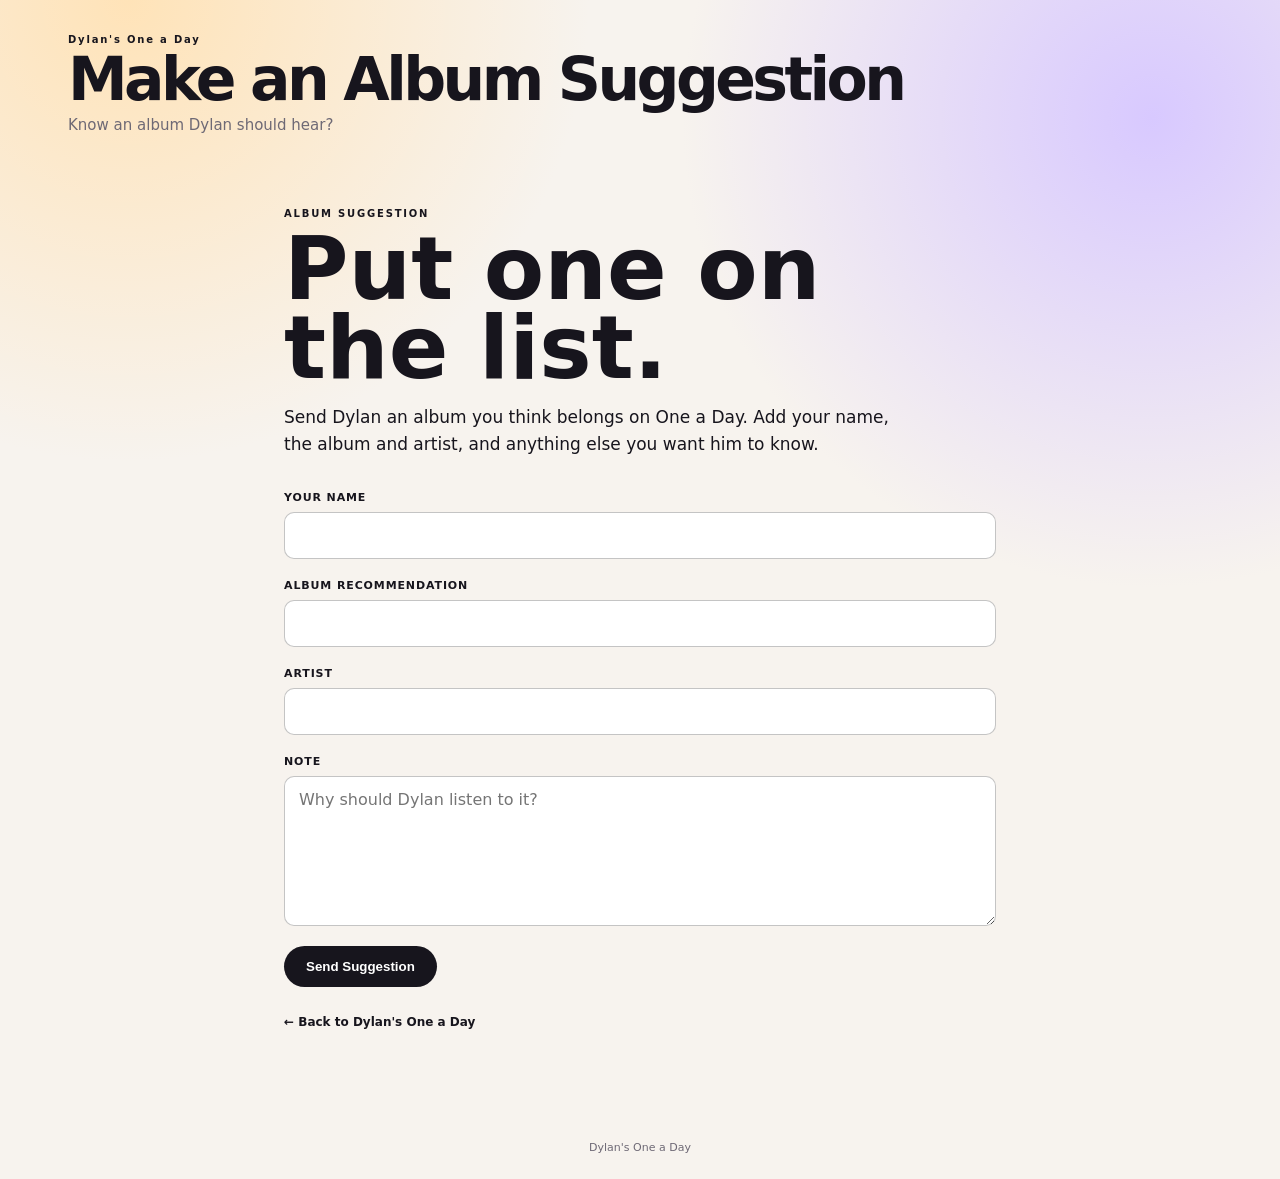
==== suggest.html @ 81aa0921 "Add album suggestion page" ====
<!doctype html>
<html lang="en">
<head>
<meta charset="utf-8">
<meta name="viewport" content="width=device-width,initial-scale=1">
<title>Make an Album Suggestion — Dylan's One a Day</title>
<link rel="stylesheet" href="style.css?v=5">
<style>
.suggestion-page{max-width:760px;margin:0 auto;padding:56px 24px 72px}
.suggestion-page h2{font-size:clamp(2.8rem,7vw,5.5rem);line-height:.9;margin:10px 0 16px}
.suggestion-intro{max-width:620px;font-size:17px;line-height:1.55;margin-bottom:34px}
.suggestion-form{display:grid;gap:20px}
.suggestion-field{display:grid;gap:8px}
.suggestion-field label{font-size:11px;font-weight:900;letter-spacing:.08em;text-transform:uppercase}
.suggestion-field input,.suggestion-field textarea{width:100%;box-sizing:border-box;border:1px solid rgba(20,20,20,.25);border-radius:10px;background:#fff;padding:13px 14px;font:inherit}
.suggestion-field textarea{min-height:150px;resize:vertical}
.suggestion-submit{justify-self:start;border:0;border-radius:999px;background:var(--ink);color:#fff;padding:13px 22px;font-weight:900;cursor:pointer}
.suggestion-back{display:inline-block;margin-top:28px;color:var(--ink);font-size:12px;font-weight:900;text-decoration:none}
.suggestion-back:hover{text-decoration:underline}
</style>
</head>
<body>
<header class="topbar">
  <div class="brand">
    <p class="eyebrow">Dylan's One a Day</p>
    <h1>Make an Album Suggestion</h1>
    <p class="subtitle">Know an album Dylan should hear?</p>
  </div>
</header>
<main>
  <section class="suggestion-page">
    <p class="eyebrow">ALBUM SUGGESTION</p>
    <h2>Put one on the list.</h2>
    <p class="suggestion-intro">Send Dylan an album you think belongs on One a Day. Add your name, the album and artist, and anything else you want him to know.</p>
    <form class="suggestion-form" action="#" method="post" onsubmit="return false;">
      <div class="suggestion-field"><label for="name">Your name</label><input id="name" name="name" type="text" autocomplete="name" required></div>
      <div class="suggestion-field"><label for="album">Album recommendation</label><input id="album" name="album" type="text" required></div>
      <div class="suggestion-field"><label for="artist">Artist</label><input id="artist" name="artist" type="text" required></div>
      <div class="suggestion-field"><label for="note">Note</label><textarea id="note" name="note" placeholder="Why should Dylan listen to it?"></textarea></div>
      <button class="suggestion-submit" type="submit">Send Suggestion</button>
    </form>
    <a class="suggestion-back" href="./">← Back to Dylan's One a Day</a>
  </section>
</main>
<footer>Dylan's One a Day</footer>
</body>
</html>
---- style.css ----
:root{--ink:#17151d;--muted:#6e6975;--paper:#f7f3ee;--card:#fffdf9;--line:#e3dcd2;--accent:#ff5a5f;--shadow:0 24px 70px #21172b18}
*{box-sizing:border-box}html,body{min-height:100%}body{margin:0;background:radial-gradient(circle at 10% 0%,#ffe3b8 0,transparent 28%),radial-gradient(circle at 90% 10%,#d8c9ff 0,transparent 30%),var(--paper);color:var(--ink);font-family:Inter,ui-sans-serif,system-ui,-apple-system,BlinkMacSystemFont,"Segoe UI",sans-serif}
.topbar{max-width:1200px;margin:auto;padding:34px 28px 18px;display:flex;justify-content:space-between;align-items:center;gap:20px}.eyebrow{font-size:10px;letter-spacing:.18em;font-weight:900;margin:0 0 7px}.brand h1{font-size:clamp(34px,5vw,60px);line-height:.9;margin:0;letter-spacing:-.06em}.subtitle{color:var(--muted);margin:10px 0 0;font-size:15px}.calendar-button{border:1px solid #d7cfc4;background:#fffdf9e8;backdrop-filter:blur(12px);border-radius:999px;padding:12px 17px;font:800 14px inherit;cursor:pointer;box-shadow:0 8px 25px #21172b10}.calendar-button:hover{transform:translateY(-1px);background:white}.calendar-button:first-letter{font-size:20px}
main{max-width:1200px;margin:0 auto;padding:0 28px 34px}.today-view{min-height:calc(100vh - 175px);display:flex;align-items:center;justify-content:center}.detail{width:min(100%,900px);display:grid;grid-template-columns:minmax(280px,390px) minmax(320px,1fr);gap:clamp(28px,5vw,58px);align-items:center}.cover-wrap{position:relative}.cover{width:100%;max-width:390px;aspect-ratio:1;object-fit:cover;border-radius:28px;display:block;background:#ddd;box-shadow:var(--shadow);transition:transform .35s ease}.cover:hover{transform:rotate(-1deg) scale(1.01)}.cover-fallback{width:100%;max-width:390px;aspect-ratio:1;border-radius:28px;display:grid;place-items:center;color:white;font-size:clamp(70px,12vw,150px);font-weight:950;letter-spacing:-.08em;background:linear-gradient(135deg,#ff6b6b,#6c63ff 55%,#00b8a9);box-shadow:var(--shadow)}
.info{padding:8px 0}.date{font-size:12px;text-transform:uppercase;letter-spacing:.16em;font-weight:900;color:var(--muted)}.today-label{display:inline-block;margin-left:8px;background:#17151d;color:white;border-radius:999px;padding:5px 9px;font-size:9px;letter-spacing:.12em}.info h2{font-size:clamp(42px,6vw,82px);line-height:.88;letter-spacing:-.065em;margin:14px 0 8px;max-width:650px}.artist{font-size:clamp(21px,2.5vw,30px);font-weight:650;margin-bottom:28px}.rating{display:inline-flex;align-items:center;gap:8px;background:white;border:1px solid var(--line);border-radius:999px;padding:8px 13px;font-weight:850;margin-bottom:28px}.rating b{font-size:18px}.meta{display:grid;grid-template-columns:1fr 1fr;gap:18px 30px;border-top:1px solid var(--line);padding-top:20px}.meta label{display:block;color:var(--muted);font-size:9px;text-transform:uppercase;letter-spacing:.13em;font-weight:900}.meta div{font-size:14px;margin-top:4px}.recommend{margin-top:22px;color:var(--muted);font-size:13px}.empty{width:min(100%,700px);text-align:center;padding:70px 30px;background:#fffdf9cc;border:1px solid var(--line);border-radius:28px;box-shadow:var(--shadow)}.empty .big{font-size:80px;line-height:1}.empty h2{font-size:42px;margin:10px 0}.empty p{color:var(--muted)}
footer{text-align:center;color:var(--muted);font-size:11px;padding:5px 24px 25px}
.modal[hidden]{display:none!important}.modal{display:block;position:fixed;inset:0;z-index:10}.modal.open{display:block}.modal-backdrop{position:absolute;inset:0;background:#17151dcc;backdrop-filter:blur(5px)}.calendar-panel{position:relative;width:min(92vw,650px);margin:7vh auto 0;background:var(--card);border-radius:26px;padding:25px;box-shadow:0 30px 100px #0005}.calendar-panel-head{display:flex;justify-content:space-between;align-items:flex-start}.calendar-panel h2{font-size:34px;margin:4px 0 0;letter-spacing:-.04em}.close-button{border:0;background:#eee9e1;width:40px;height:40px;border-radius:50%;font-size:27px;cursor:pointer}.calendar-nav{display:flex;justify-content:space-between;align-items:center;margin:20px 0 8px}.calendar-nav button{border:1px solid var(--line);background:white;border-radius:10px;padding:8px 13px;font:800 13px inherit;cursor:pointer}.calendar-nav button:first-child,.calendar-nav button:last-child{font-size:22px;padding:4px 13px}.weekdays,.calendar{display:grid;grid-template-columns:repeat(7,1fr);gap:6px}.weekdays span{text-align:center;color:var(--muted);font-size:10px;font-weight:900;padding:7px}.calendar{margin-top:4px}.day{min-height:70px;border:1px solid var(--line);border-radius:11px;background:#fff;cursor:pointer;padding:8px;text-align:left;font:inherit;transition:.15s}.day:hover{transform:translateY(-1px);box-shadow:0 6px 16px #00000012}.day.other{opacity:.35}.day.has-album{background:#17151d;color:white;border-color:#17151d}.day.selected{outline:3px solid #ff8b6b}.date-num{font-size:12px;font-weight:900}.album-mini{margin-top:8px}.album-mini strong{display:block;font-size:10px;line-height:1.05}.album-mini span{display:block;font-size:9px;opacity:.65;margin-top:3px}
@media(max-width:800px){.topbar{padding:25px 16px 12px}.calendar-button span{display:none}.calendar-button{padding:10px 14px}.brand h1{font-size:38px}main{padding:0 16px 25px}.today-view{min-height:calc(100vh - 130px);align-items:flex-start;padding-top:20px}.detail{grid-template-columns:1fr;gap:22px;max-width:600px}.cover,.cover-fallback{border-radius:20px}.info h2{font-size:46px}.artist{margin-bottom:18px}.meta{gap:14px}.calendar-panel{margin-top:3vh;padding:18px}.day{min-height:58px;padding:6px}.album-mini span{display:none}}
@media(max-width:480px){.info h2{font-size:39px}.cover,.cover-fallback{border-radius:17px}.calendar-panel h2{font-size:28px}.day{min-height:48px}.calendar{gap:4px}.weekdays{gap:4px}.date-num{font-size:10px}.album-mini strong{font-size:8px}}


.singles{margin-top:28px;padding-top:22px;border-top:1px solid rgba(20,20,20,.12)}
.section-kicker{font-size:.72rem;font-weight:900;letter-spacing:.16em;margin-bottom:10px}
.single-list{display:flex;flex-wrap:wrap;gap:8px}
.single{display:flex;align-items:center;gap:9px;padding:9px 12px;border:1px solid rgba(20,20,20,.12);border-radius:999px;background:rgba(255,255,255,.5);font-size:.9rem}
.single-number{font-size:.68rem;font-weight:900;opacity:.45}
@media (max-width:720px){.single{font-size:.84rem;padding:8px 10px}}


.detail{grid-template-columns:minmax(250px,320px) minmax(420px,1fr) minmax(220px,300px);align-items:start;column-gap:28px}
.singles{margin-top:0;padding:22px 0 0 18px;border-top:0;border-left:1px solid rgba(20,20,20,.12);height:fit-content}
.single-list{display:flex;flex-direction:column;gap:8px}
.single{justify-content:flex-start;border-radius:14px}
@media (max-width:1050px){.detail{grid-template-columns:minmax(240px,330px) minmax(300px,1fr)}.singles{grid-column:2;margin-top:18px;padding:18px 0 0;border-left:0;border-top:1px solid rgba(20,20,20,.12)}.single-list{flex-direction:row;flex-wrap:wrap}}
@media (max-width:720px){.detail{grid-template-columns:1fr}.singles{grid-column:auto}}


.info h2{font-size:clamp(3rem,5vw,5.8rem);line-height:.92;max-width:100%;letter-spacing:-.045em}
.info{min-width:0}
.singles{min-width:0}
.single{white-space:nowrap}
@media (max-width:1050px){.info h2{font-size:clamp(2.7rem,6vw,4.8rem)}}

.date-controls{display:flex;align-items:center;gap:8px}.day-arrow{width:44px;height:44px;border:1px solid #d7cfc4;background:#fffdf9e8;backdrop-filter:blur(12px);border-radius:50%;font:900 20px/1 inherit;cursor:pointer;box-shadow:0 8px 25px #21172b10}.day-arrow:hover{transform:translateY(-1px);background:white}
.today-view{width:100%;min-height:calc(100vh - 175px);display:flex;align-items:center}#detail.detail{width:100%;max-width:none;display:grid;grid-template-columns:minmax(240px,26%) minmax(0,1fr) minmax(300px,26%);gap:24px;align-items:start}#detail .cover-wrap{width:100%;max-width:320px}#detail .cover,#detail .cover-fallback{width:100%;max-width:320px}#detail .info{padding-top:4px;min-width:0}#detail .info h2{font-size:clamp(3rem,5.2vw,5.2rem);line-height:.9;max-width:none;margin:12px 0 8px}#detail .singles{min-width:0;padding-left:20px}#detail .single{white-space:normal}#detail .empty{grid-column:1/-1;width:100%;justify-self:center}
@media(max-width:1050px){#detail.detail{grid-template-columns:minmax(220px,32%) minmax(0,1fr);gap:24px}#detail .singles{grid-column:2}}
@media(max-width:720px){.date-controls{gap:5px}.day-arrow{width:40px;height:40px}.calendar-button{height:40px}#detail.detail{grid-template-columns:1fr;gap:22px}#detail .singles{grid-column:auto}#detail .cover-wrap{max-width:none}#detail .cover,#detail .cover-fallback{max-width:none}}


/* Album stats moved below singles */
#detail .single-meta{display:grid;grid-template-columns:1fr 1fr;gap:18px;margin-top:24px;padding-top:18px;border-top:1px solid rgba(20,20,20,.12)}
#detail .single-meta label{display:block;color:var(--muted);font-size:9px;text-transform:uppercase;letter-spacing:.13em;font-weight:900}
#detail .single-meta strong{display:block;font-size:15px;margin-top:5px}
@media(max-width:1050px){#detail .single-meta{max-width:360px}}
@media(max-width:720px){#detail .single-meta{max-width:none}}

/* Spotify listening area */
#detail .listen-block{margin-top:24px;padding-top:18px;border-top:1px solid rgba(20,20,20,.12)}
#detail .listen-block{min-width:0;max-width:100%;overflow:hidden}#detail .spotify-embed{display:block;width:100%;min-width:0;max-width:100%;box-sizing:border-box;height:152px;border:0;border-radius:12px;background:#181818}
#detail .spotify-link{display:inline-block;margin-top:8px;color:var(--ink);font-size:11px;font-weight:900;text-decoration:none}
#detail .spotify-link:hover{text-decoration:underline}
#detail .cover-link{display:block;color:inherit;text-decoration:none}
#detail .cover-link .cover{cursor:pointer}
@media(max-width:1050px){#detail .listen-block{max-width:520px}}

/* Keep album metadata in one compact row */
#detail .meta{grid-template-columns:1fr 1.2fr 1fr 1fr 1fr;gap:18px}
@media(max-width:1050px){#detail .meta{grid-template-columns:repeat(3,1fr)}}
@media(max-width:720px){#detail .meta{grid-template-columns:1fr 1fr}}

/* Album metadata: Genre + Best track on row one; Released + Tracks + Length on row two */
#detail .meta{display:grid;grid-template-columns:1fr 1fr;gap:18px 30px}
#detail .meta-row-two{grid-column:1/-1;display:grid;grid-template-columns:1fr 1fr 1fr;gap:18px 30px}
@media(max-width:720px){#detail .meta-row-two{grid-template-columns:1fr 1fr}}
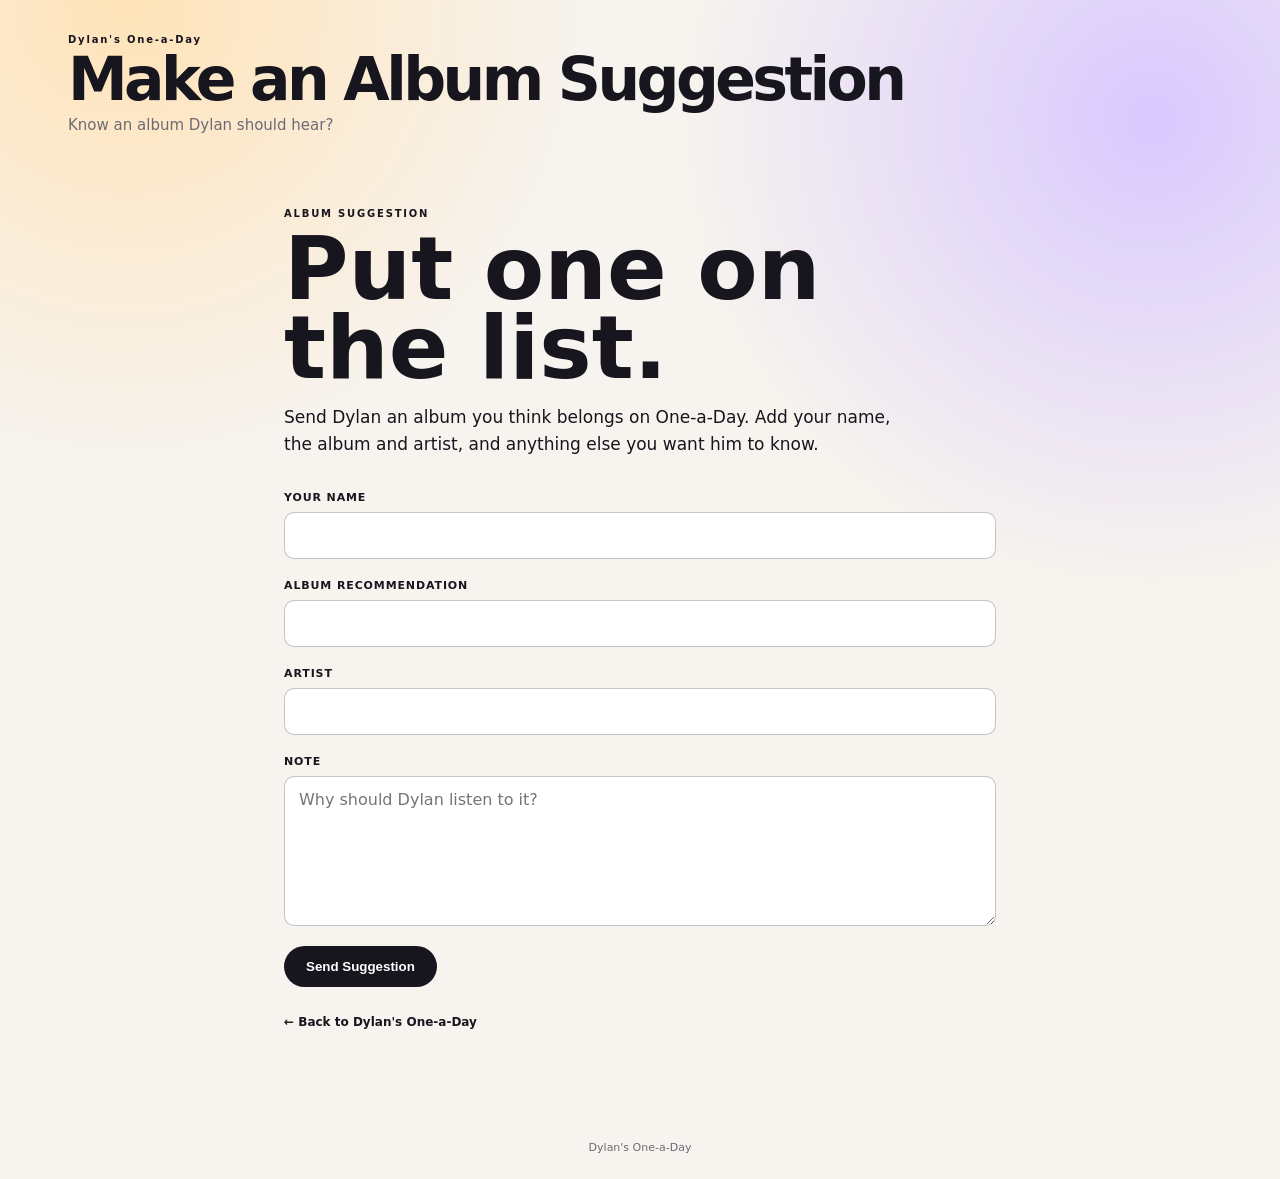
==== commit 735f4f05: "Use proper One-a-Day hyphenation" ====
--- a/suggest.html
+++ b/suggest.html
@@ -3,7 +3,7 @@
 <head>
 <meta charset="utf-8">
 <meta name="viewport" content="width=device-width,initial-scale=1">
-<title>Make an Album Suggestion — Dylan's One a Day</title>
+<title>Make an Album Suggestion — Dylan's One-a-Day</title>
 <link rel="stylesheet" href="style.css?v=5">
 <style>
 .suggestion-page{max-width:760px;margin:0 auto;padding:56px 24px 72px}
@@ -22,7 +22,7 @@
 <body>
 <header class="topbar">
   <div class="brand">
-    <p class="eyebrow">Dylan's One a Day</p>
+    <p class="eyebrow">Dylan's One-a-Day</p>
     <h1>Make an Album Suggestion</h1>
     <p class="subtitle">Know an album Dylan should hear?</p>
   </div>
@@ -31,17 +31,17 @@
   <section class="suggestion-page">
     <p class="eyebrow">ALBUM SUGGESTION</p>
     <h2>Put one on the list.</h2>
-    <p class="suggestion-intro">Send Dylan an album you think belongs on One a Day. Add your name, the album and artist, and anything else you want him to know.</p>
-    <form class="suggestion-form" action="#" method="post" onsubmit="return false;">
+    <p class="suggestion-intro">Send Dylan an album you think belongs on One-a-Day. Add your name, the album and artist, and anything else you want him to know.</p>
+    <form class="suggestion-form" action="https://formspree.io/f/xkjgrrll" method="POST">
       <div class="suggestion-field"><label for="name">Your name</label><input id="name" name="name" type="text" autocomplete="name" required></div>
       <div class="suggestion-field"><label for="album">Album recommendation</label><input id="album" name="album" type="text" required></div>
       <div class="suggestion-field"><label for="artist">Artist</label><input id="artist" name="artist" type="text" required></div>
       <div class="suggestion-field"><label for="note">Note</label><textarea id="note" name="note" placeholder="Why should Dylan listen to it?"></textarea></div>
       <button class="suggestion-submit" type="submit">Send Suggestion</button>
     </form>
-    <a class="suggestion-back" href="./">← Back to Dylan's One a Day</a>
+    <a class="suggestion-back" href="./">← Back to Dylan's One-a-Day</a>
   </section>
 </main>
-<footer>Dylan's One a Day</footer>
+<footer>Dylan's One-a-Day</footer>
 </body>
 </html>
